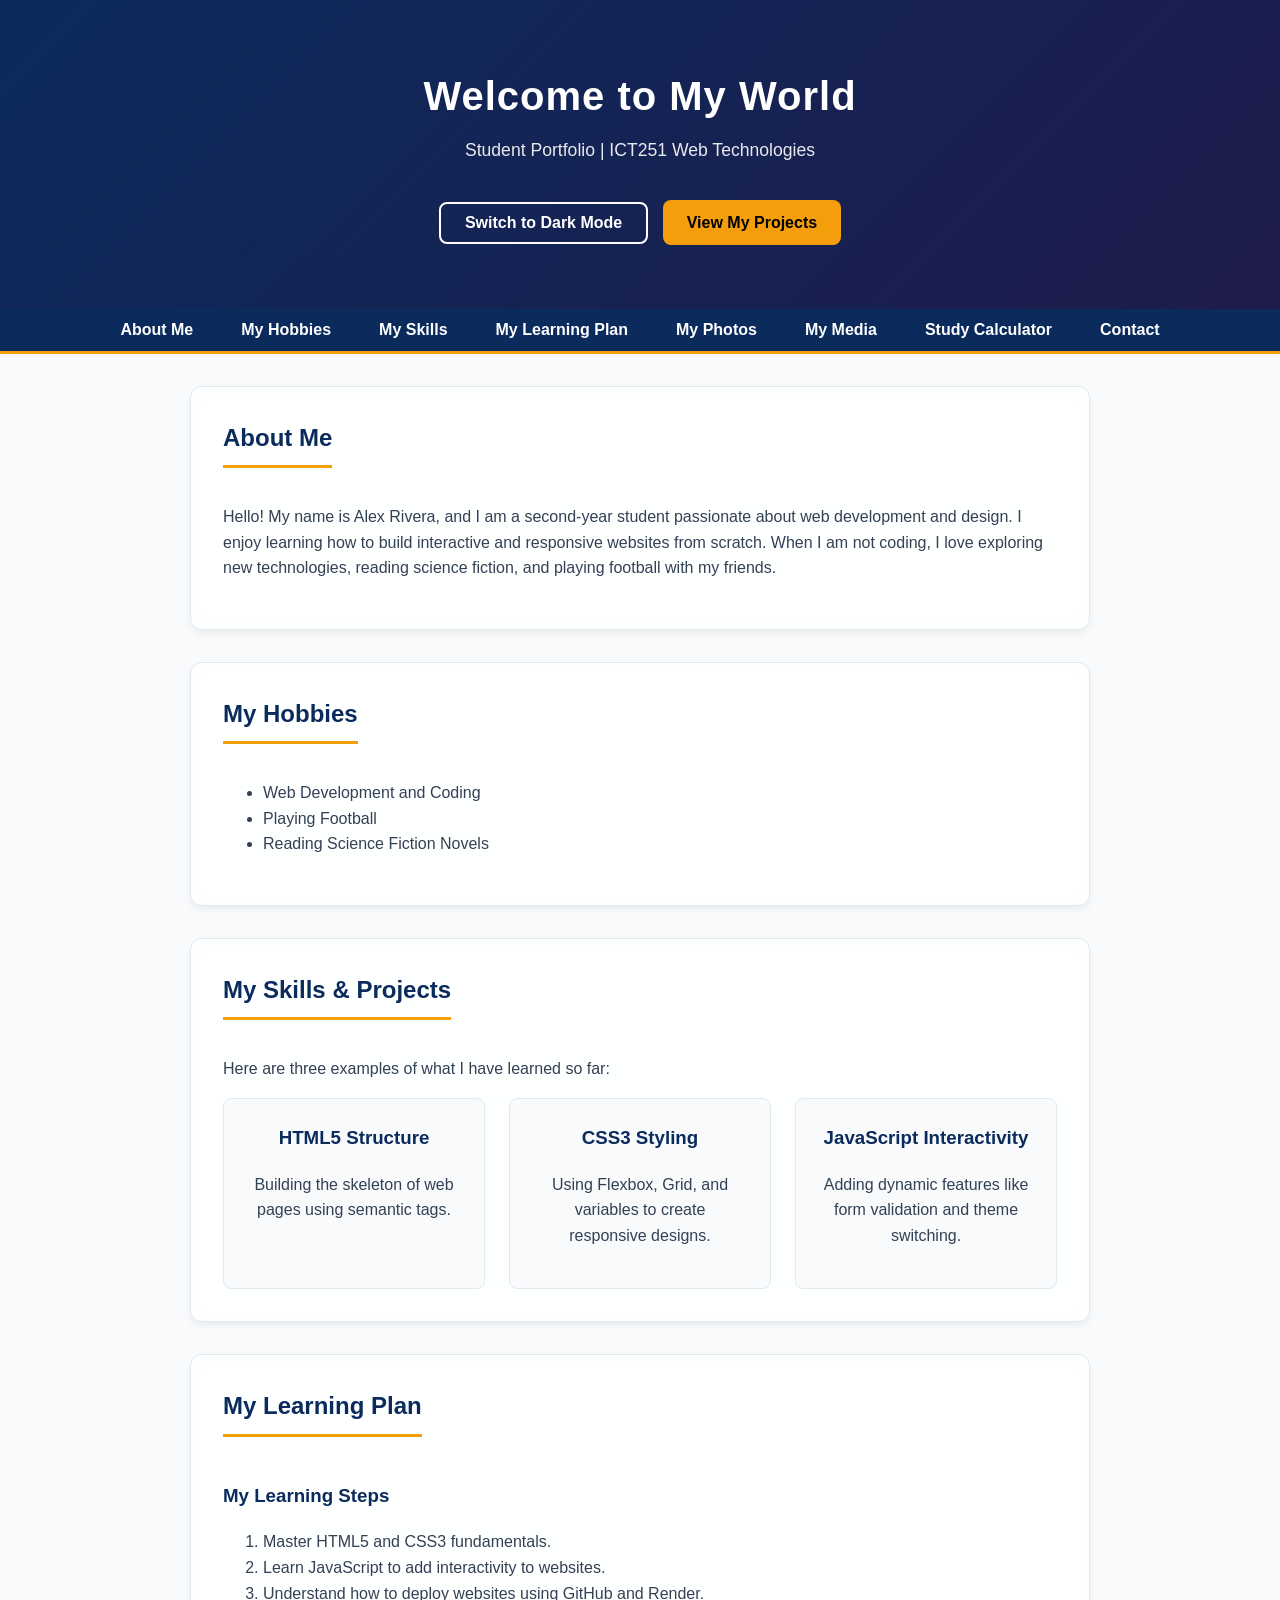
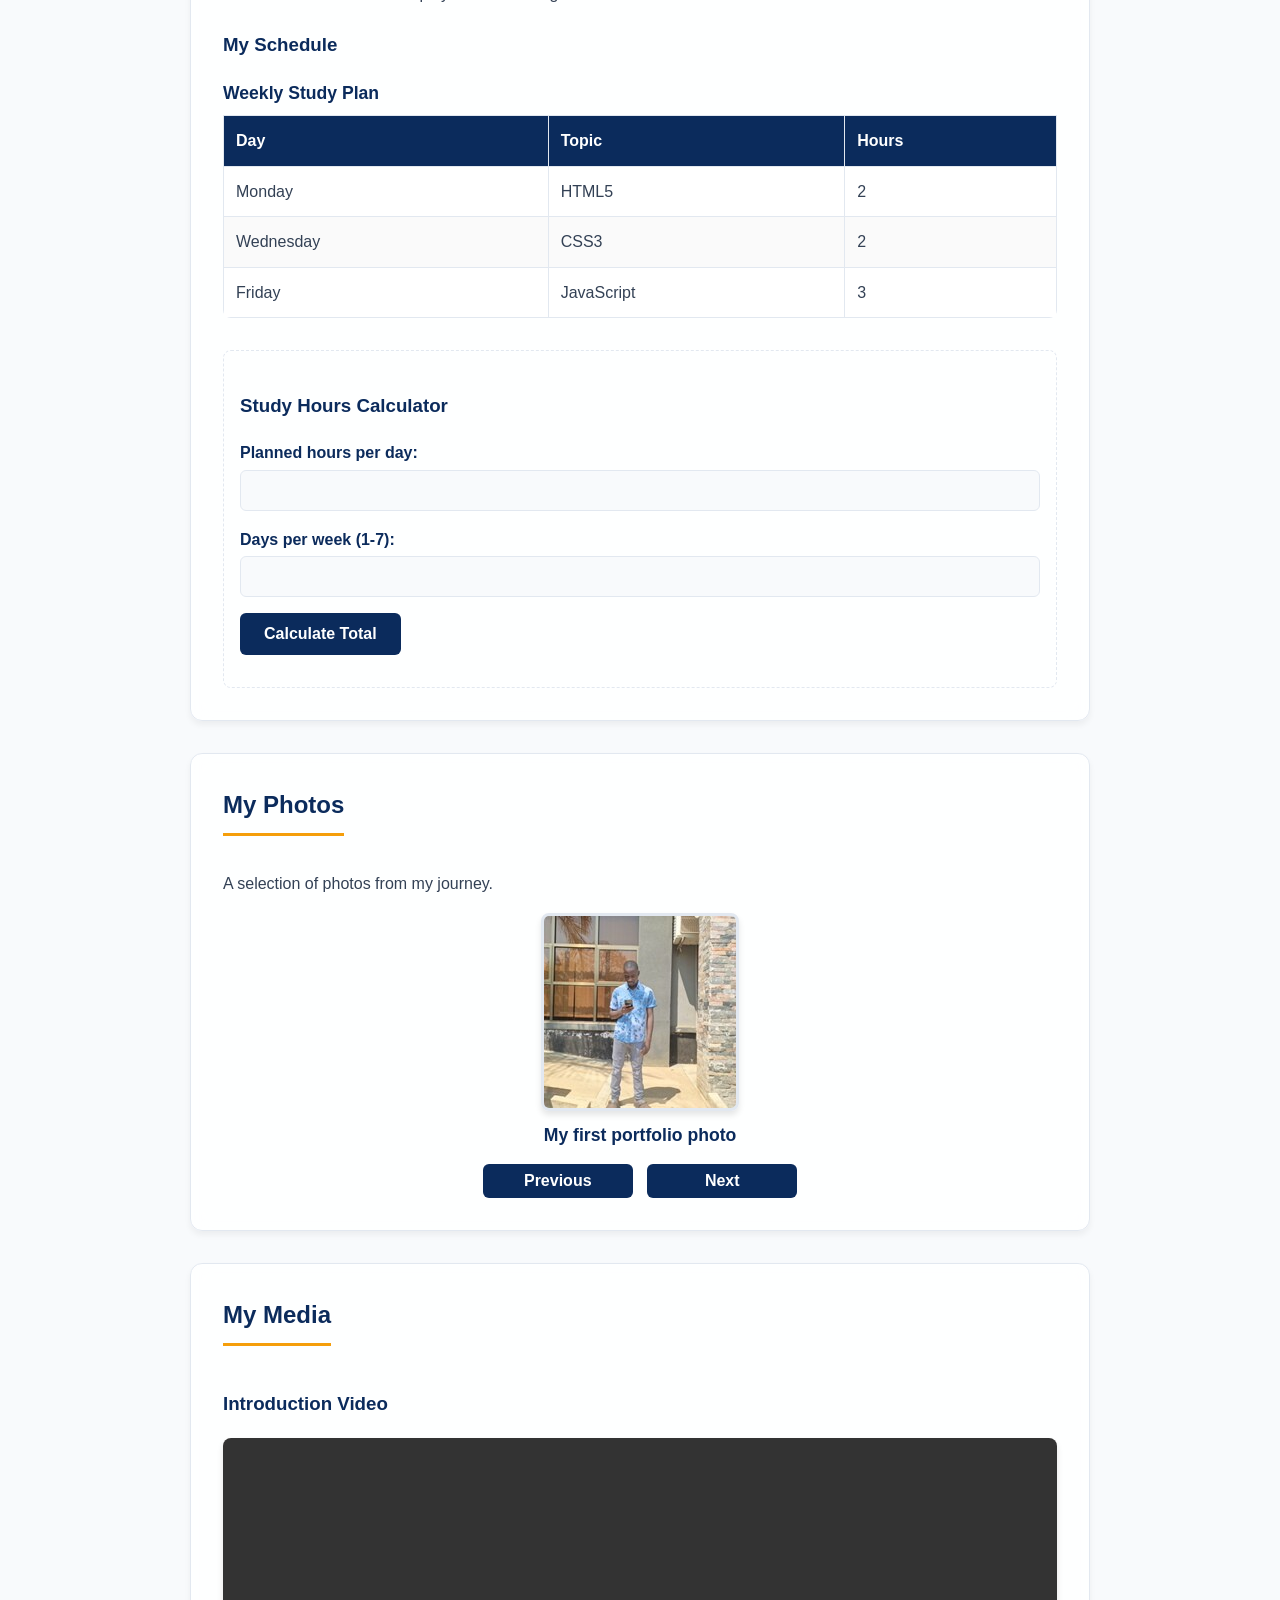
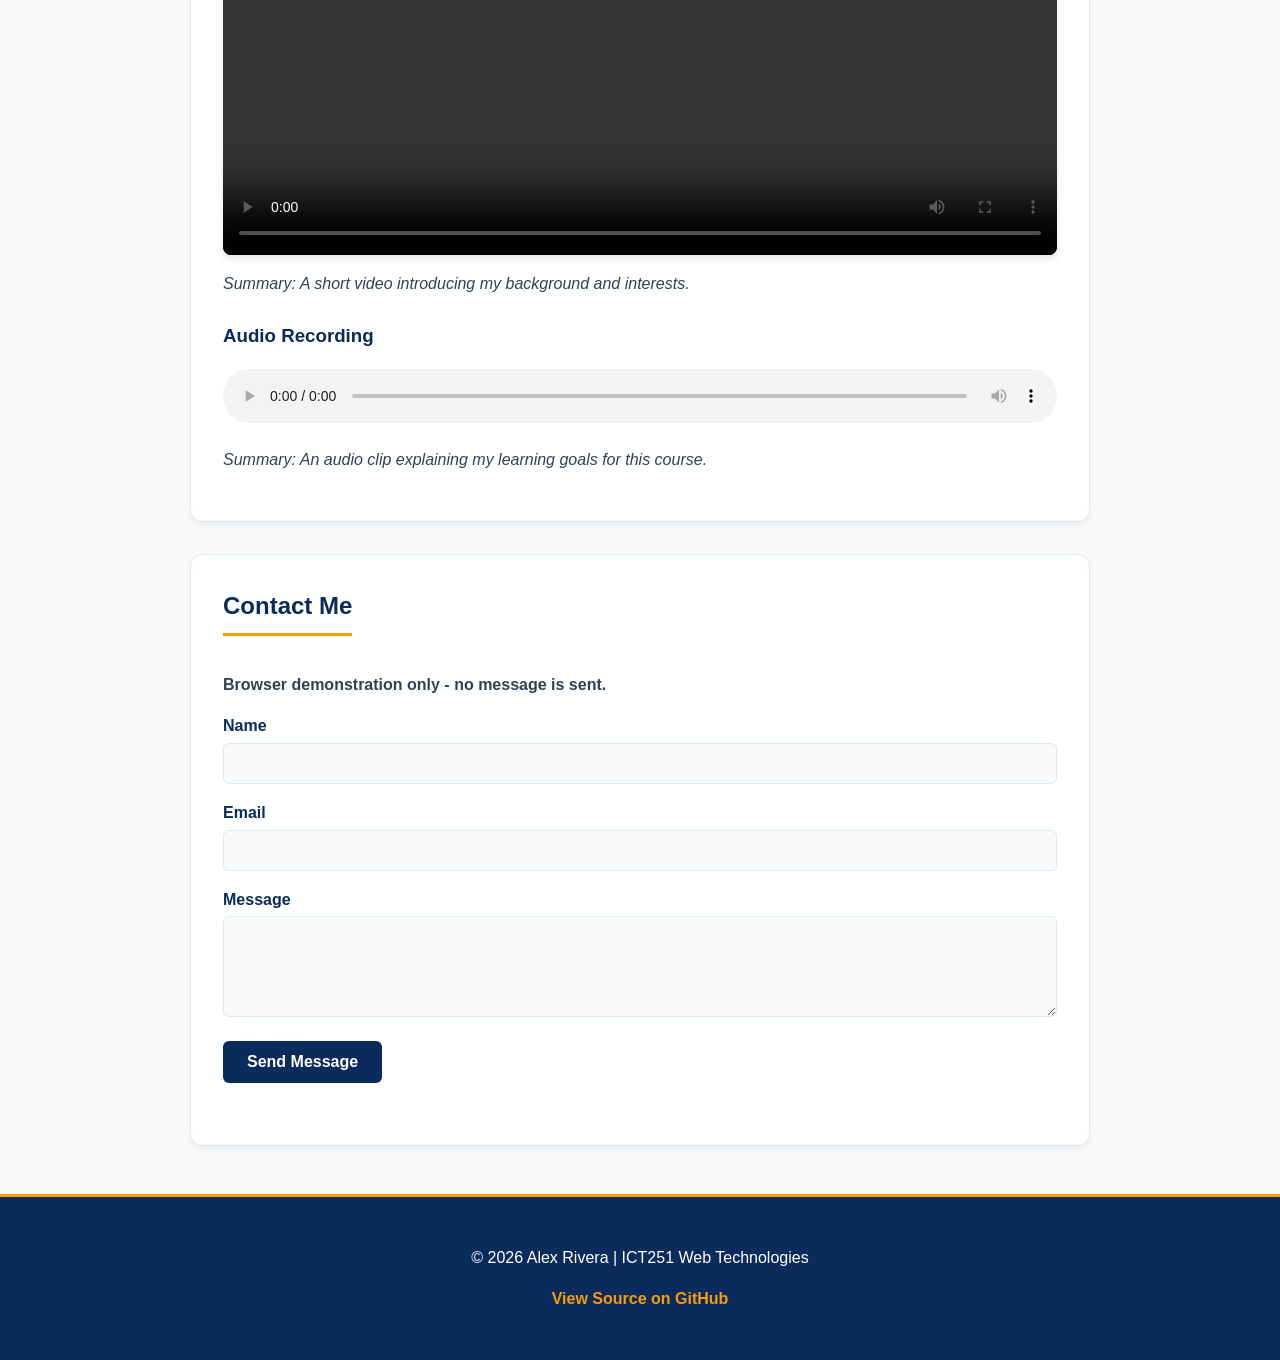
==== index.html @ cd974d88 "website" ====
<!DOCTYPE html>
<html lang="en">
<head>
    <meta charset="UTF-8">
    <meta name="viewport" content="width=device-width, initial-scale=1.0">
    <title>My Personal Website - ICT251</title>
    <!-- Linking the stylesheet -->
    <link rel="stylesheet" href="CSS/style.css">
</head>
<body>

    <!-- Part B, Step 1: Header -->
    <header>
        <h1>Welcome to My World</h1>
        <p>Student Portfolio | ICT251 Web Technologies</p>
        
        <!-- THEME TOGGLE BUTTON (Feature 2) -->
        <button id="theme-toggle" class="theme-btn">Switch to Dark Mode</button>
        
        <!-- VIEW MY PROJECTS BUTTON (Part C, Step 2) -->
        <a href="#skills" class="cta-btn">View My Projects</a>
    </header>

    <!-- Part B, Step 1 & 3: Navigation -->
    <nav>
        <!-- MOBILE NAVIGATION BUTTON (Feature 4) -->
        <button id="menu-toggle" class="menu-btn" aria-label="Toggle navigation">☰ Menu</button>
        
        <ul id="nav-menu">
            <li><a href="#about">About Me</a></li>
            <li><a href="#hobbies">My Hobbies</a></li>
            <li><a href="#skills">My Skills</a></li>
            <li><a href="#learning-plan">My Learning Plan</a></li>
            <li><a href="#photos">My Photos</a></li>
            <li><a href="#media">My Media</a></li>
            <li><a href="#calculator">Study Calculator</a></li>
            <li><a href="#contact">Contact</a></li>
        </ul>
    </nav>

    <!-- Part B, Step 1: Main content area -->
    <main>
        
        <!-- Section 1: About Me -->
        <section id="about" class="content-section">
            <h2>About Me</h2>
            <p>Hello! My name is Alex Rivera, and I am a second-year student passionate about web development and design. I enjoy learning how to build interactive and responsive websites from scratch. When I am not coding, I love exploring new technologies, reading science fiction, and playing football with my friends.</p>
        </section>

        <!-- Section 2: My Hobbies -->
        <section id="hobbies" class="content-section">
            <h2>My Hobbies</h2>
            <ul>
                <li>Web Development and Coding</li>
                <li>Playing Football</li>
                <li>Reading Science Fiction Novels</li>
            </ul>
        </section>

        <!-- Section 3: My Skills (New requirement) -->
        <section id="skills" class="content-section">
            <h2>My Skills & Projects</h2>
            <p>Here are three examples of what I have learned so far:</p>
            <div class="skills-grid">
                <div class="skill-card">
                    <h3>HTML5 Structure</h3>
                    <p>Building the skeleton of web pages using semantic tags.</p>
                </div>
                <div class="skill-card">
                    <h3>CSS3 Styling</h3>
                    <p>Using Flexbox, Grid, and variables to create responsive designs.</p>
                </div>
                <div class="skill-card">
                    <h3>JavaScript Interactivity</h3>
                    <p>Adding dynamic features like form validation and theme switching.</p>
                </div>
            </div>
        </section>

        <!-- Section 4: My Learning Plan (Includes Study Hours Calculator) -->
        <section id="learning-plan" class="content-section">
            <h2>My Learning Plan</h2>
            <h3>My Learning Steps</h3>
            <ol>
                <li>Master HTML5 and CSS3 fundamentals.</li>
                <li>Learn JavaScript to add interactivity to websites.</li>
                <li>Understand how to deploy websites using GitHub and Render.</li>
            </ol>
            
            <h3>My Schedule</h3>
            <table>
                <caption>Weekly Study Plan</caption>
                <thead>
                    <tr>
                        <th>Day</th>
                        <th>Topic</th>
                        <th>Hours</th>
                    </tr>
                </thead>
                <tbody>
                    <tr><td>Monday</td><td>HTML5</td><td>2</td></tr>
                    <tr><td>Wednesday</td><td>CSS3</td><td>2</td></tr>
                    <tr><td>Friday</td><td>JavaScript</td><td>3</td></tr>
                </tbody>
            </table>

            <!-- FEATURE 3: Study Hours Calculator HTML -->
            <div style="margin-top: 2rem; padding: 1rem; border: 1px dashed var(--border-color); border-radius: 8px;">
                <h3>Study Hours Calculator</h3>
                <form id="calc-form">
                    <div class="form-group">
                        <label for="hours-per-day">Planned hours per day:</label>
                        <input type="number" id="hours-per-day" step="0.5" required>
                    </div>
                    <div class="form-group">
                        <label for="days-per-week">Days per week (1-7):</label>
                        <input type="number" id="days-per-week" min="1" max="7" required>
                    </div>
                    <button type="submit">Calculate Total</button>
                </form>
                <p id="calc-result" style="margin-top: 15px; font-weight: bold;"></p>
            </div>
        </section>

        <!-- Section 5: My Photos (Includes Gallery Viewer) -->
        <section id="photos" class="content-section">
            <h2>My Photos</h2>
            <p>A selection of photos from my journey.</p>
            
            <!-- FEATURE 2: Gallery Viewer HTML -->
            <div class="gallery-viewer" style="text-align: center;">
                <img id="gallery-image" src="images/photo1.jpg" alt="Portfolio photo" style="max-width: 100%; height: auto; margin: 0 auto; display: block; border-radius: 8px;">
                <p id="gallery-caption" style="margin-top: 10px; font-weight: bold;">My first portfolio photo</p>
                <div style="margin-top: 10px;">
                    <button id="prev-btn" style="width: auto; padding: 0.5rem 1rem;">Previous</button>
                    <button id="next-btn" style="width: auto; padding: 0.5rem 1rem;">Next</button>
                </div>
            </div>
        </section>

        <!-- Section 6: My Media -->
        <section id="media" class="content-section">
            <h2>My Media</h2>
            <h3>Introduction Video</h3>
            <video controls width="100%">
                <source src="videos/video.mp4" type="video/mp4">
                Your browser does not support the video tag.
            </video>
            <p><em>Summary: A short video introducing my background and interests.</em></p>

            <h3>Audio Recording</h3>
            <audio controls style="width: 100%;">
                <source src="videos/voice.mp3" type="audio/mpeg">
                Your browser does not support the audio element.
            </audio>
            <p><em>Summary: An audio clip explaining my learning goals for this course.</em></p>
        </section>

        <!-- Section 7: Contact (Compulsory Form Validation) -->
        <section id="contact" class="content-section">
            <h2>Contact Me</h2>
            <p><strong>Browser demonstration only - no message is sent.</strong></p>
            
            <!-- FEATURE 1: Compulsory Contact Form Validation HTML -->
            <form id="contact-form">
                <div class="form-group">
                    <label for="name">Name</label>
                    <input type="text" id="name" required>
                </div>
                <div class="form-group">
                    <label for="email">Email</label>
                    <input type="email" id="email" required>
                </div>
                <div class="form-group">
                    <label for="message">Message</label>
                    <textarea id="message" rows="5" required></textarea>
                </div>

            <button type="submit">Send Message</button>

                <!-- Feedback and Preview -->
                <div id="form-feedback" style="margin-top: 10px; font-weight: bold;"></div>

                <div id="form-preview" style="display: none; margin-top: 15px; padding: 10px; border: 1px solid var(--border-color); background: var(--card-bg); border-radius: 6px;">
                    <h4>Validated Data Preview:</h4>
                    <p><strong>Name:</strong> <span id="preview-name"></span></p>
                    <p><strong>Email:</strong> <span id="preview-email"></span></p>
                    <p><strong>Message:</strong> <span id="preview-message"></span></p>
                </div>
            </form>
        </section>

    </main>

    <!-- Footer -->
    <footer>
        <p>&copy; 2026 Alex Rivera | ICT251 Web Technologies</p>
        <p><a href="https://github.com/yourusername/your-repo" target="_blank">View Source on GitHub</a></p>
    </footer>

    <!-- Load the JavaScript file -->
    <script src="js/script.js" defer></script>
</body>
</html>
---- CSS/style.css ----
/* =========================================
   Part D: Styling the Page
   ========================================= */

/* 1. Coherent color palette, readable fonts, and line height */
:root {
    /* Light Mode Default Colors */
    --primary-color: #0b2b5c;    
    --primary-light: #3b82f6;    
    --secondary-color: #f59e0b;  
    --bg-color: #f8fafc;         
    --text-color: #334155;       
    --card-bg: rgba(255, 255, 255, 0.85); 
    --border-color: #e2e8f0;     
}

/* =========================================
   DARK MODE THEME OVERRIDES
   ========================================= */
body.dark-theme {
    --primary-color: #60a5fa;    
    --primary-light: #3b82f6;
    --secondary-color: #fbbf24;  
    --bg-color: #0f172a;         
    --text-color: #f8fafc;       
    --card-bg: rgba(30, 41, 59, 0.85); 
    --border-color: #334155;     
}

/* Base Styles */
body {
    font-family: 'Segoe UI', Tahoma, Geneva, Verdana, sans-serif;
    line-height: 1.6;
    color: var(--text-color);
    background-color: var(--bg-color);
    margin: 0;
    padding: 0;
    transition: background-color 0.4s ease, color 0.4s ease;
}

/* =========================================
   HEADER & CTA BUTTONS
   ========================================= */
header {
    background: linear-gradient(135deg, var(--primary-color) 0%, #1e1b4b 100%);
    color: white;
    padding: 3rem 1rem;
    text-align: center;
    box-shadow: 0 4px 15px rgba(0, 0, 0, 0.15);
}

header h1 { margin: 0; font-size: 2.5rem; letter-spacing: 1px; }
header p { margin-top: 0.5rem; font-size: 1.1rem; opacity: 0.9; }

/* Theme Toggle Button */
.theme-btn {
    margin-top: 20px;
    padding: 10px 24px;
    background-color: transparent;
    color: white;
    border: 2px solid white;
    border-radius: 8px;
    font-weight: bold;
    font-size: 1rem;
    cursor: pointer;
    font-family: inherit;
    transition: all 0.3s ease;
}
.theme-btn:hover { background-color: white; color: var(--primary-color); transform: translateY(-2px); }

/* View My Projects Button (Part C, Step 2) */
.cta-btn {
    display: inline-block;
    margin-top: 15px;
    margin-left: 10px;
    padding: 10px 24px;
    background-color: var(--secondary-color);
    color: #000;
    text-decoration: none;
    font-weight: bold;
    border-radius: 8px;
    transition: all 0.3s ease;
}
.cta-btn:hover { background-color: white; transform: translateY(-2px); box-shadow: 0 4px 10px rgba(0,0,0,0.2); }

/* =========================================
   NAVIGATION & MOBILE MENU
   ========================================= */
nav {
    background-color: var(--primary-color);
    padding: 0.5rem;
    position: sticky;
    top: 0;
    z-index: 100;
    border-bottom: 3px solid var(--secondary-color);
    transition: background-color 0.4s ease;
}

/* Hidden by default on mobile */
nav ul {
    list-style: none;
    padding: 0;
    margin: 0;
    display: flex;
    flex-wrap: wrap;
    justify-content: center;
    gap: 1rem;
}

nav a {
    color: white;
    text-decoration: none;
    font-weight: bold;
    padding: 0.5rem 1rem;
    border-radius: 4px;
    transition: all 0.3s ease;
}

nav a:hover, nav a:focus { background-color: var(--secondary-color); color: #000; outline: none; }

/* Mobile Menu Button */
.menu-btn {
    display: none; /* Hidden on desktop */
    background: transparent;
    color: white;
    border: 1px solid white;
    padding: 0.5rem;
    margin: 0 auto;
    width: auto;
    cursor: pointer;
    font-size: 1rem;
}

/* =========================================
   MAIN CONTENT & CONTAINERS
   ========================================= */
main { max-width: 900px; margin: 2rem auto; padding: 0 1rem; }
.container { max-width: 1100px; margin: 0 auto; padding: 0 20px; }

.content-section {
    background-color: var(--card-bg);
    padding: 2rem;
    margin-bottom: 2rem;
    border: 1px solid var(--border-color);
    border-radius: 12px;
    box-shadow: 0 4px 6px rgba(0, 0, 0, 0.05);
    backdrop-filter: blur(10px); 
    transition: background-color 0.4s ease, border-color 0.4s ease, transform 0.3s ease;
}
.content-section:hover { transform: translateY(-3px); box-shadow: 0 10px 15px rgba(0, 0, 0, 0.1); }

h2 { color: var(--primary-color); border-bottom: 3px solid var(--secondary-color); padding-bottom: 0.5rem; margin-top: 0; display: inline-block; }
h3 { color: var(--primary-color); margin-top: 1.5rem; }

/* =========================================
   SKILLS GRID
   ========================================= */
.skills-grid {
    display: grid;
    grid-template-columns: repeat(auto-fit, minmax(250px, 1fr));
    gap: 1.5rem;
    margin-top: 1rem;
}
.skill-card {
    background-color: var(--bg-color);
    padding: 1.5rem;
    border-radius: 8px;
    border: 1px solid var(--border-color);
    text-align: center;
}
.skill-card h3 { margin-top: 0; border-bottom: none; }

/* =========================================
   MEDIA
   ========================================= */
img, video { max-width: 100%; height: auto; display: block; border-radius: 8px; box-shadow: 0 4px 6px rgba(0,0,0,0.1); }

/* =========================================
   GALLERY VIEWER
   ========================================= */
.gallery-viewer { text-align: center; margin-top: 1rem; }
#gallery-image { margin: 0 auto 15px auto; border: 3px solid var(--border-color); }
#gallery-caption { font-weight: bold; font-size: 1.1rem; color: var(--primary-color); margin-bottom: 15px; }
#prev-btn, #next-btn { width: auto; padding: 0.5rem 1.5rem; margin: 0 5px; }

/* =========================================
   TABLES & FORMS
   ========================================= */
table { width: 100%; border-collapse: collapse; margin-top: 1rem; background-color: var(--card-bg); border-radius: 8px; overflow: hidden; }
caption { font-weight: bold; margin-bottom: 0.5rem; color: var(--primary-color); font-size: 1.1rem; text-align: left; }
th, td { border: 1px solid var(--border-color); padding: 0.75rem; text-align: left; }
th { background-color: var(--primary-color); color: white; }
tr:nth-child(even) { background-color: rgba(0, 0, 0, 0.02); }
body.dark-theme tr:nth-child(even) { background-color: rgba(255, 255, 255, 0.05); }

.form-group { margin-bottom: 1rem; }
label { display: block; font-weight: bold; margin-bottom: 0.25rem; color: var(--primary-color); }
input[type="text"], input[type="email"], input[type="number"], textarea {
    width: 100%; padding: 0.75rem; border: 1px solid var(--border-color); border-radius: 6px;
    font-family: inherit; box-sizing: border-box; background-color: var(--bg-color); color: var(--text-color);
    transition: border-color 0.3s, box-shadow 0.3s;
}
input:focus, textarea:focus { outline: none; border-color: var(--primary-color); box-shadow: 0 0 0 3px rgba(59, 130, 246, 0.2); }

button { background-color: var(--primary-color); color: white; border: none; padding: 0.75rem 1.5rem; font-size: 1rem; font-weight: bold; border-radius: 6px; cursor: pointer; transition: all 0.3s ease; font-family: inherit; width: 100%; }
button:hover { background-color: var(--primary-light); transform: scale(1.02); }

/* =========================================
   FORM PREVIEW & FOOTER
   ========================================= */
#form-feedback { margin-top: 15px; padding: 10px; border-radius: 6px; font-weight: bold; }
#form-preview { margin-top: 15px; padding: 15px; border: 2px dashed var(--primary-color); background-color: var(--card-bg); border-radius: 8px; }
#form-preview h4 { margin-top: 0; color: var(--primary-color); }

footer { text-align: center; padding: 2rem 1rem; background-color: var(--primary-color); color: white; margin-top: 3rem; border-top: 3px solid var(--secondary-color); }
footer a { color: var(--secondary-color); text-decoration: none; font-weight: bold; }
footer a:hover { text-decoration: underline; }

/* =========================================
   RESPONSIVE DESIGN (Media Queries)
   ========================================= */
@media (min-width: 768px) {
    button { width: auto; min-width: 150px; }
    #prev-btn, #next-btn { width: auto; }
    header { padding: 4rem 1rem; }
}

@media (max-width: 600px) {
    /* Mobile Navigation Logic */
    .menu-btn { display: block; margin-bottom: 10px; }
    
    #nav-menu {
        display: none; /* Hide menu by default on mobile */
        flex-direction: column;
        align-items: center;
        gap: 0.5rem;
        width: 100%;
    }
    
    #nav-menu.show {
        display: flex; /* Show menu when the button is clicked */
    }
    
    nav a { display: block; width: 100%; text-align: center; }
    .content-section { padding: 1.5rem; }
    header h1 { font-size: 2rem; }
    .cta-btn { margin-left: 0; display: block; width: fit-content; margin: 15px auto 0 auto; }
}
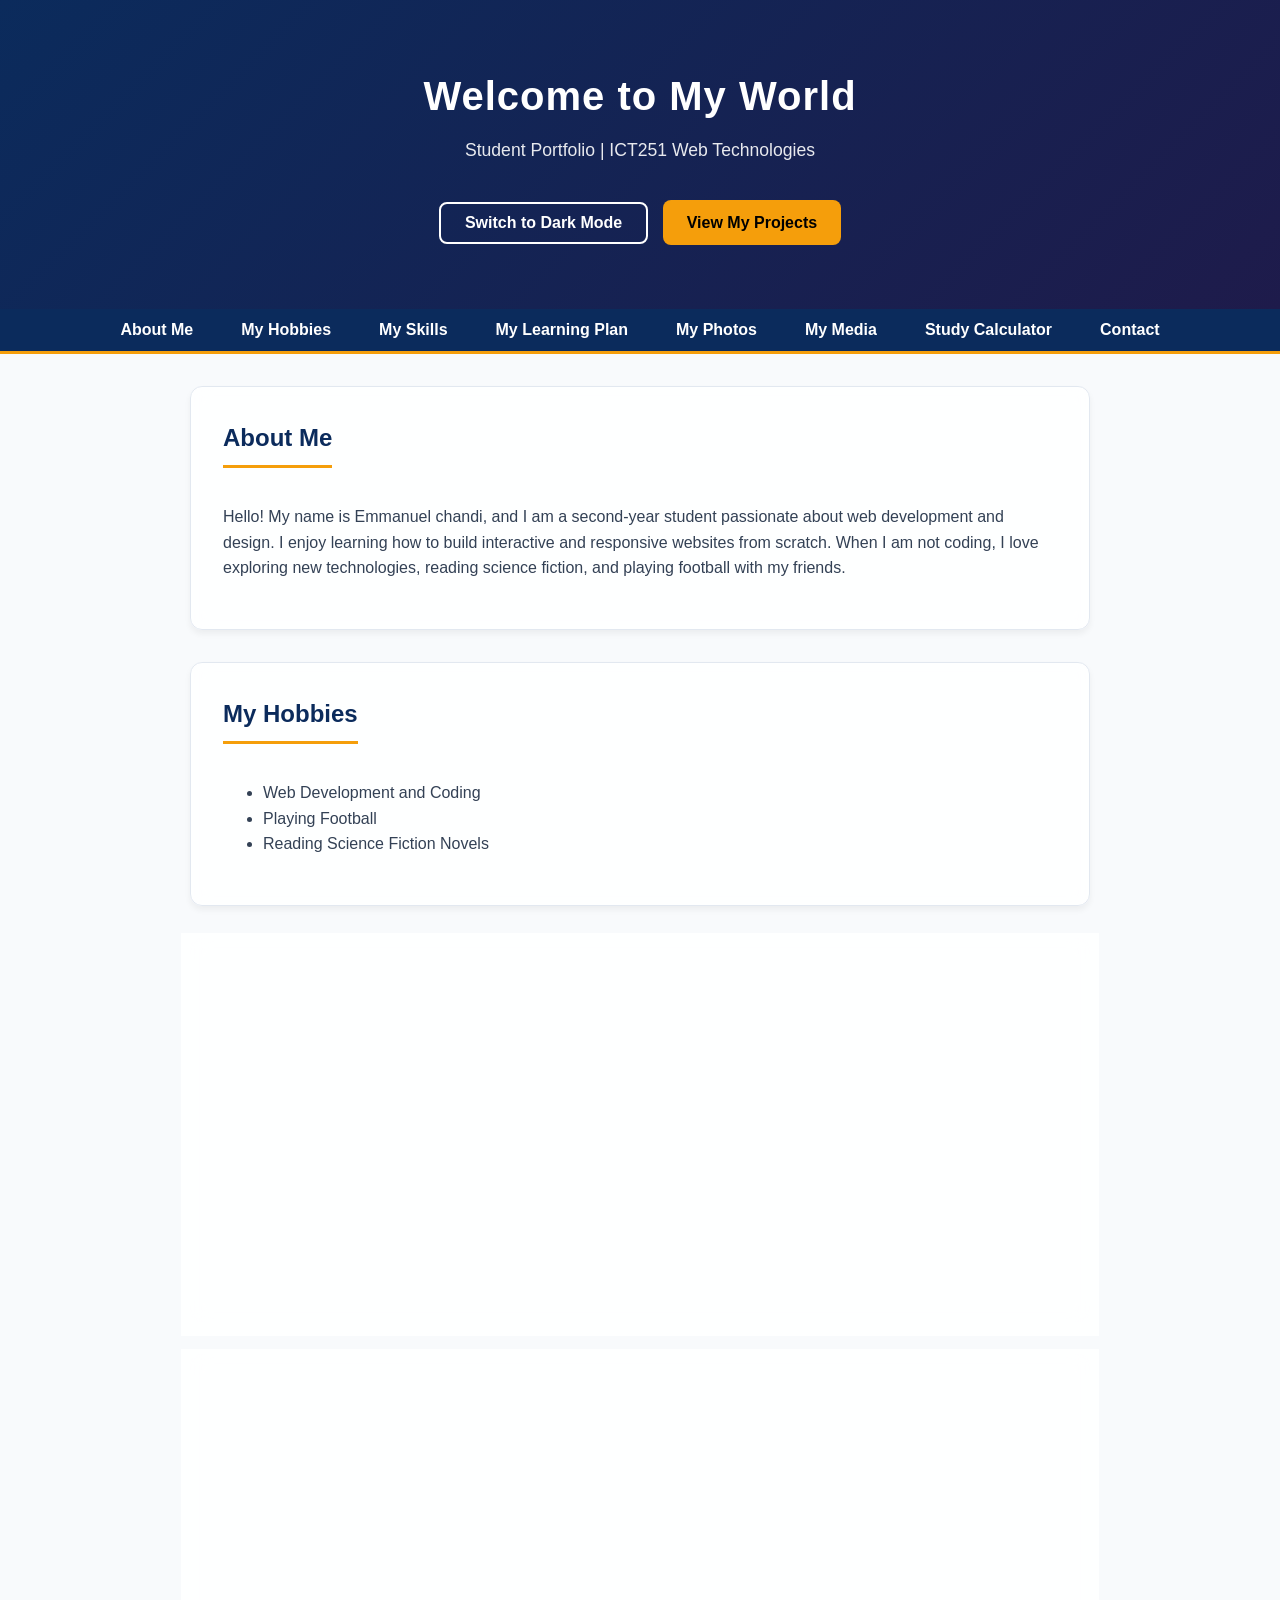
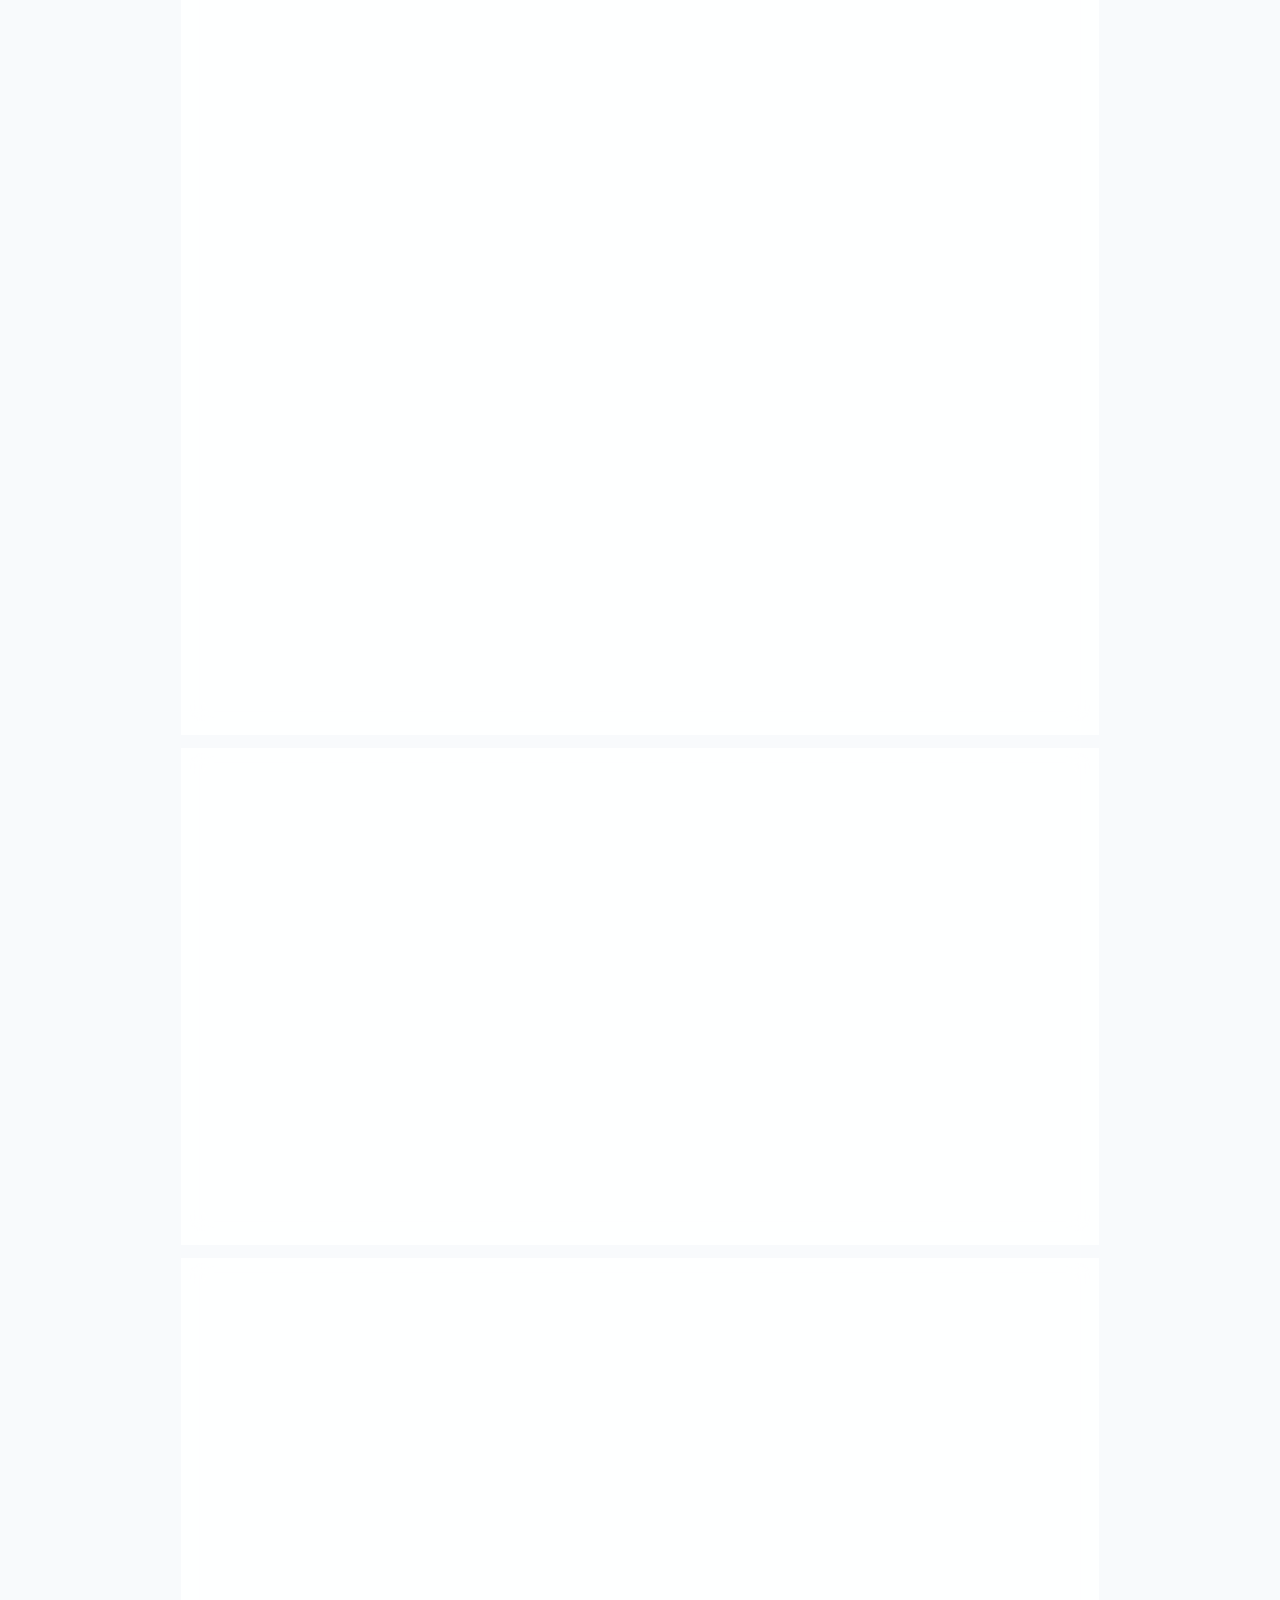
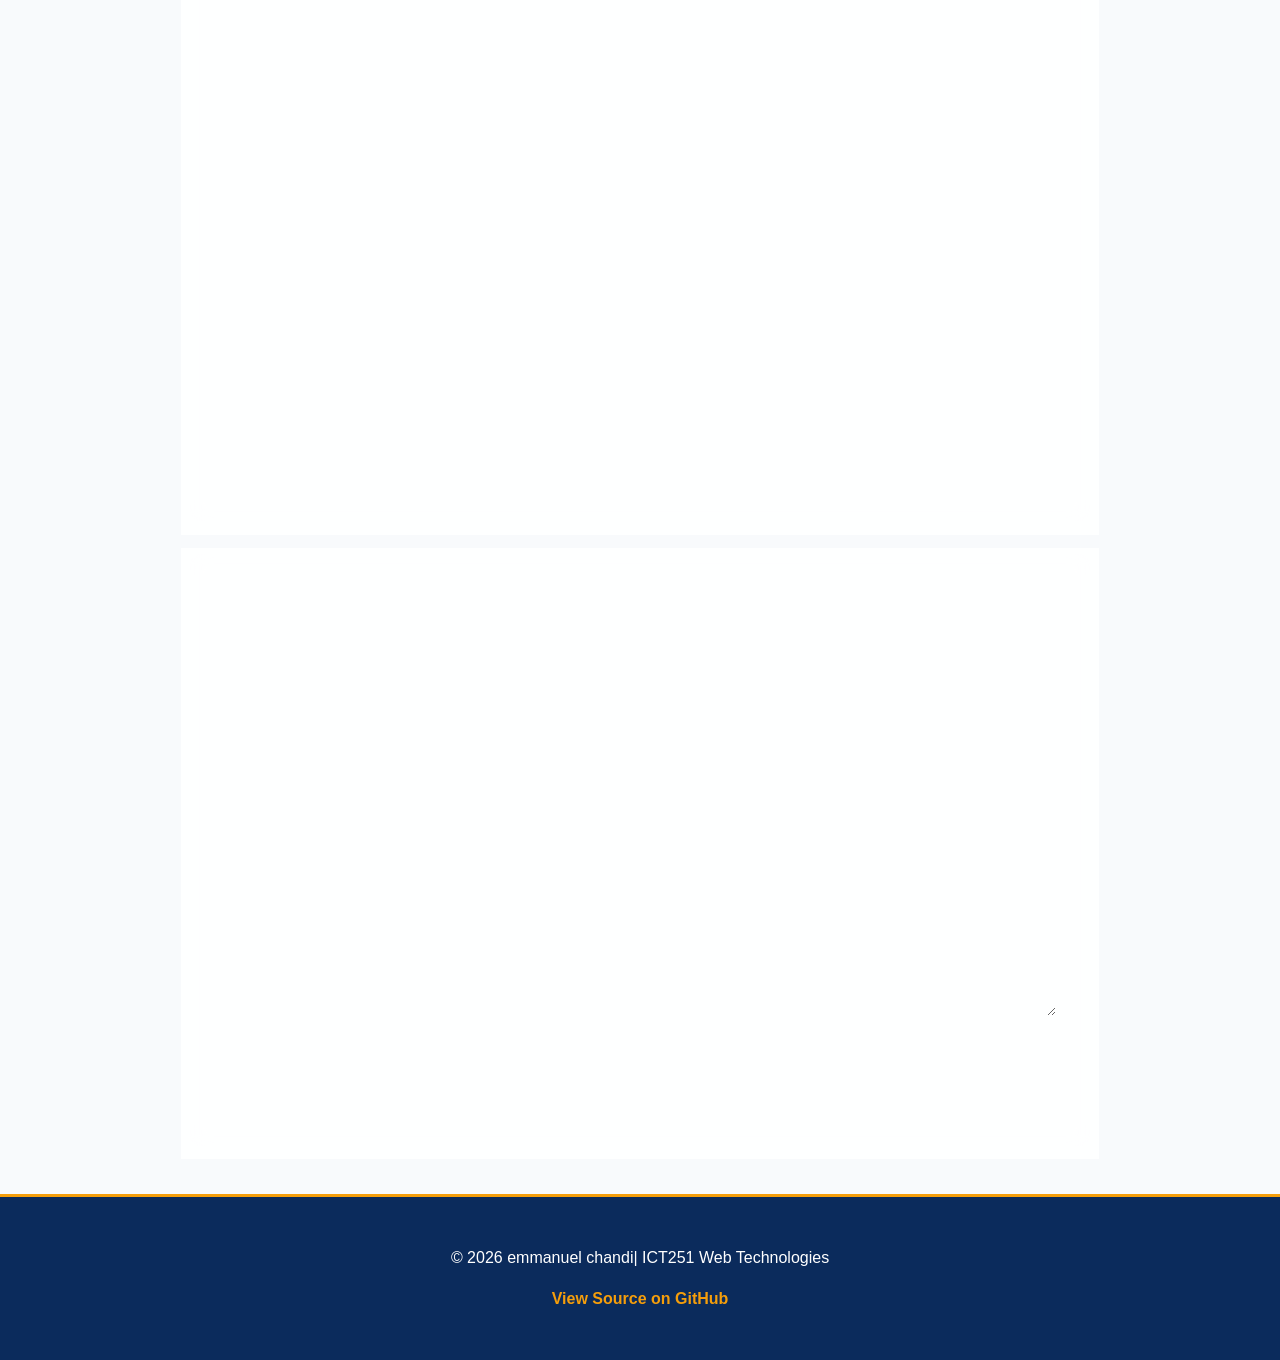
==== commit f7943647: "website" ====
--- a/index.html
+++ b/index.html
@@ -44,7 +44,7 @@
         <!-- Section 1: About Me -->
         <section id="about" class="content-section">
             <h2>About Me</h2>
-            <p>Hello! My name is Alex Rivera, and I am a second-year student passionate about web development and design. I enjoy learning how to build interactive and responsive websites from scratch. When I am not coding, I love exploring new technologies, reading science fiction, and playing football with my friends.</p>
+            <p>Hello! My name is Emmanuel chandi, and I am a second-year student passionate about web development and design. I enjoy learning how to build interactive and responsive websites from scratch. When I am not coding, I love exploring new technologies, reading science fiction, and playing football with my friends.</p>
         </section>
 
         <!-- Section 2: My Hobbies -->
@@ -194,8 +194,8 @@
 
     <!-- Footer -->
     <footer>
-        <p>&copy; 2026 Alex Rivera | ICT251 Web Technologies</p>
-        <p><a href="https://github.com/yourusername/your-repo" target="_blank">View Source on GitHub</a></p>
+        <p>&copy; 2026 emmanuel chandi| ICT251 Web Technologies</p>
+        <p><a href="https://github.com/emmanuelchandi/my-website" target="_blank">View Source on GitHub</a></p>
     </footer>
 
     <!-- Load the JavaScript file -->
